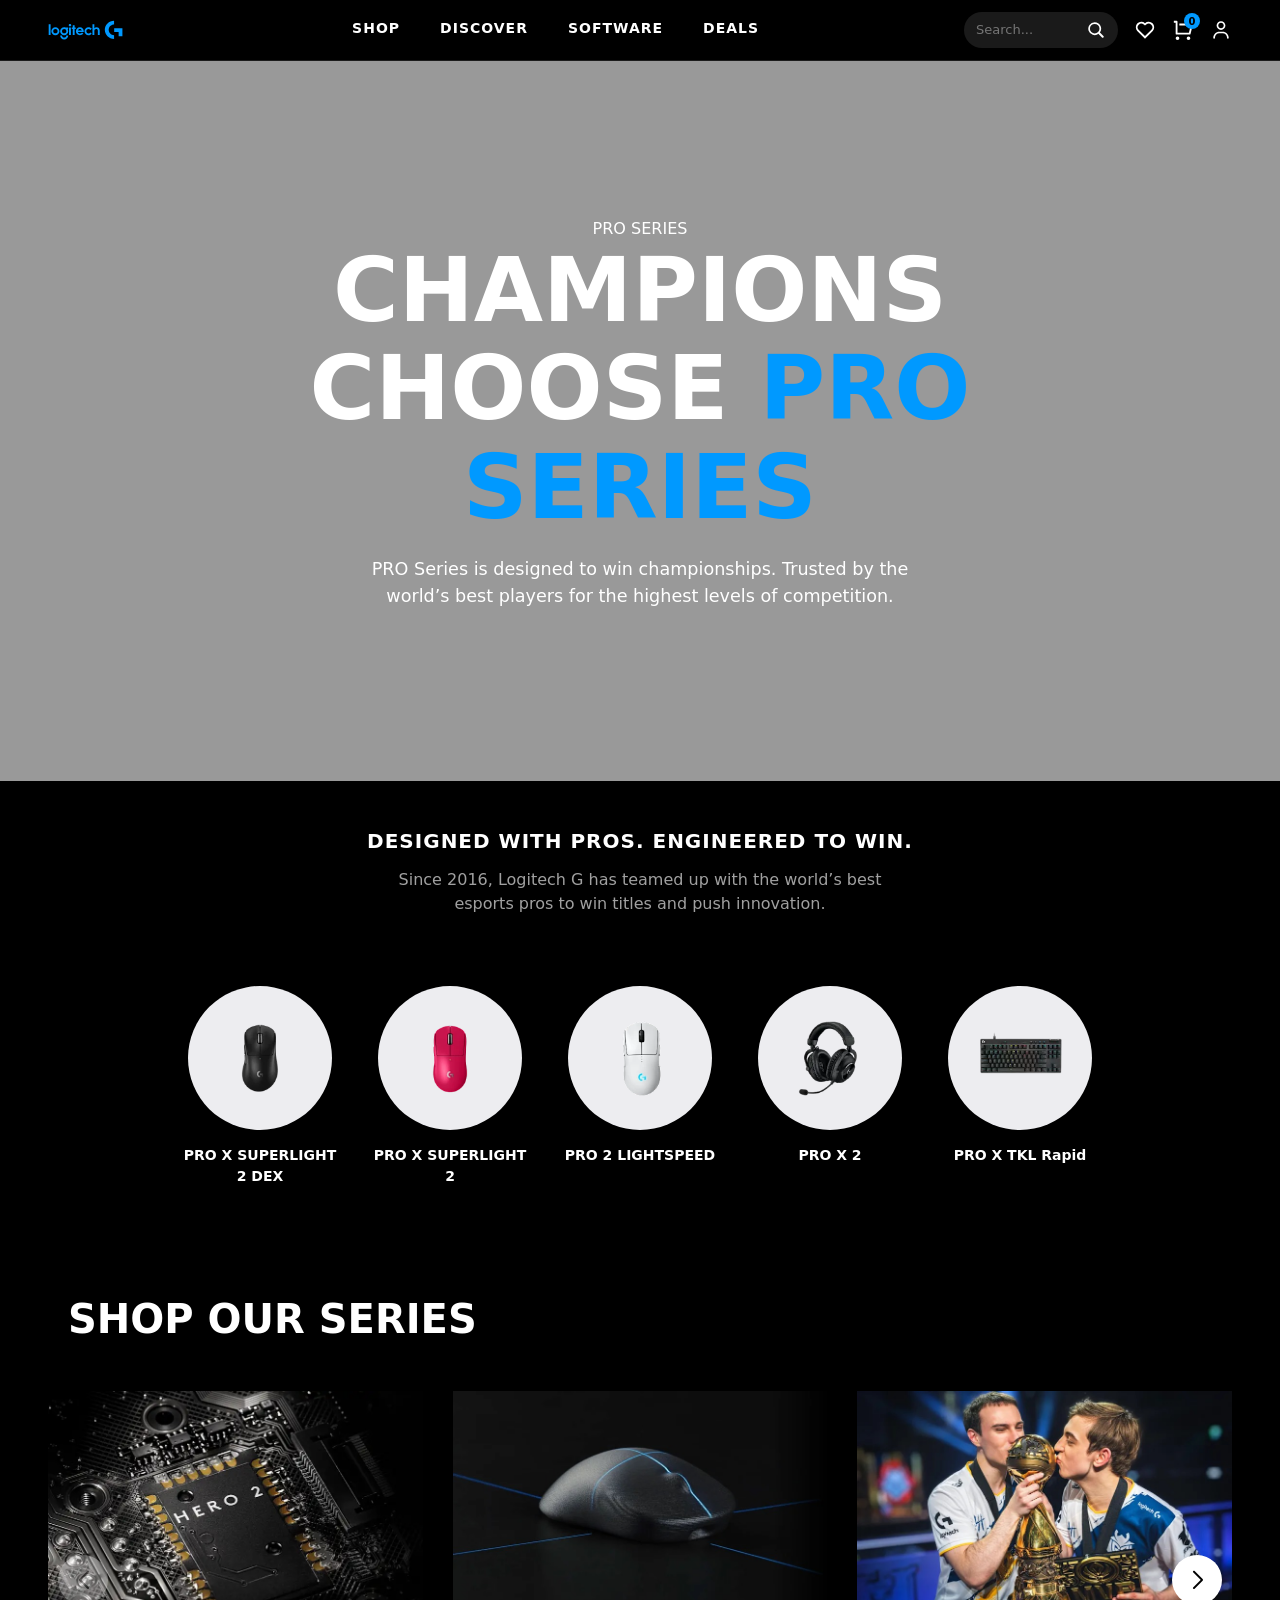
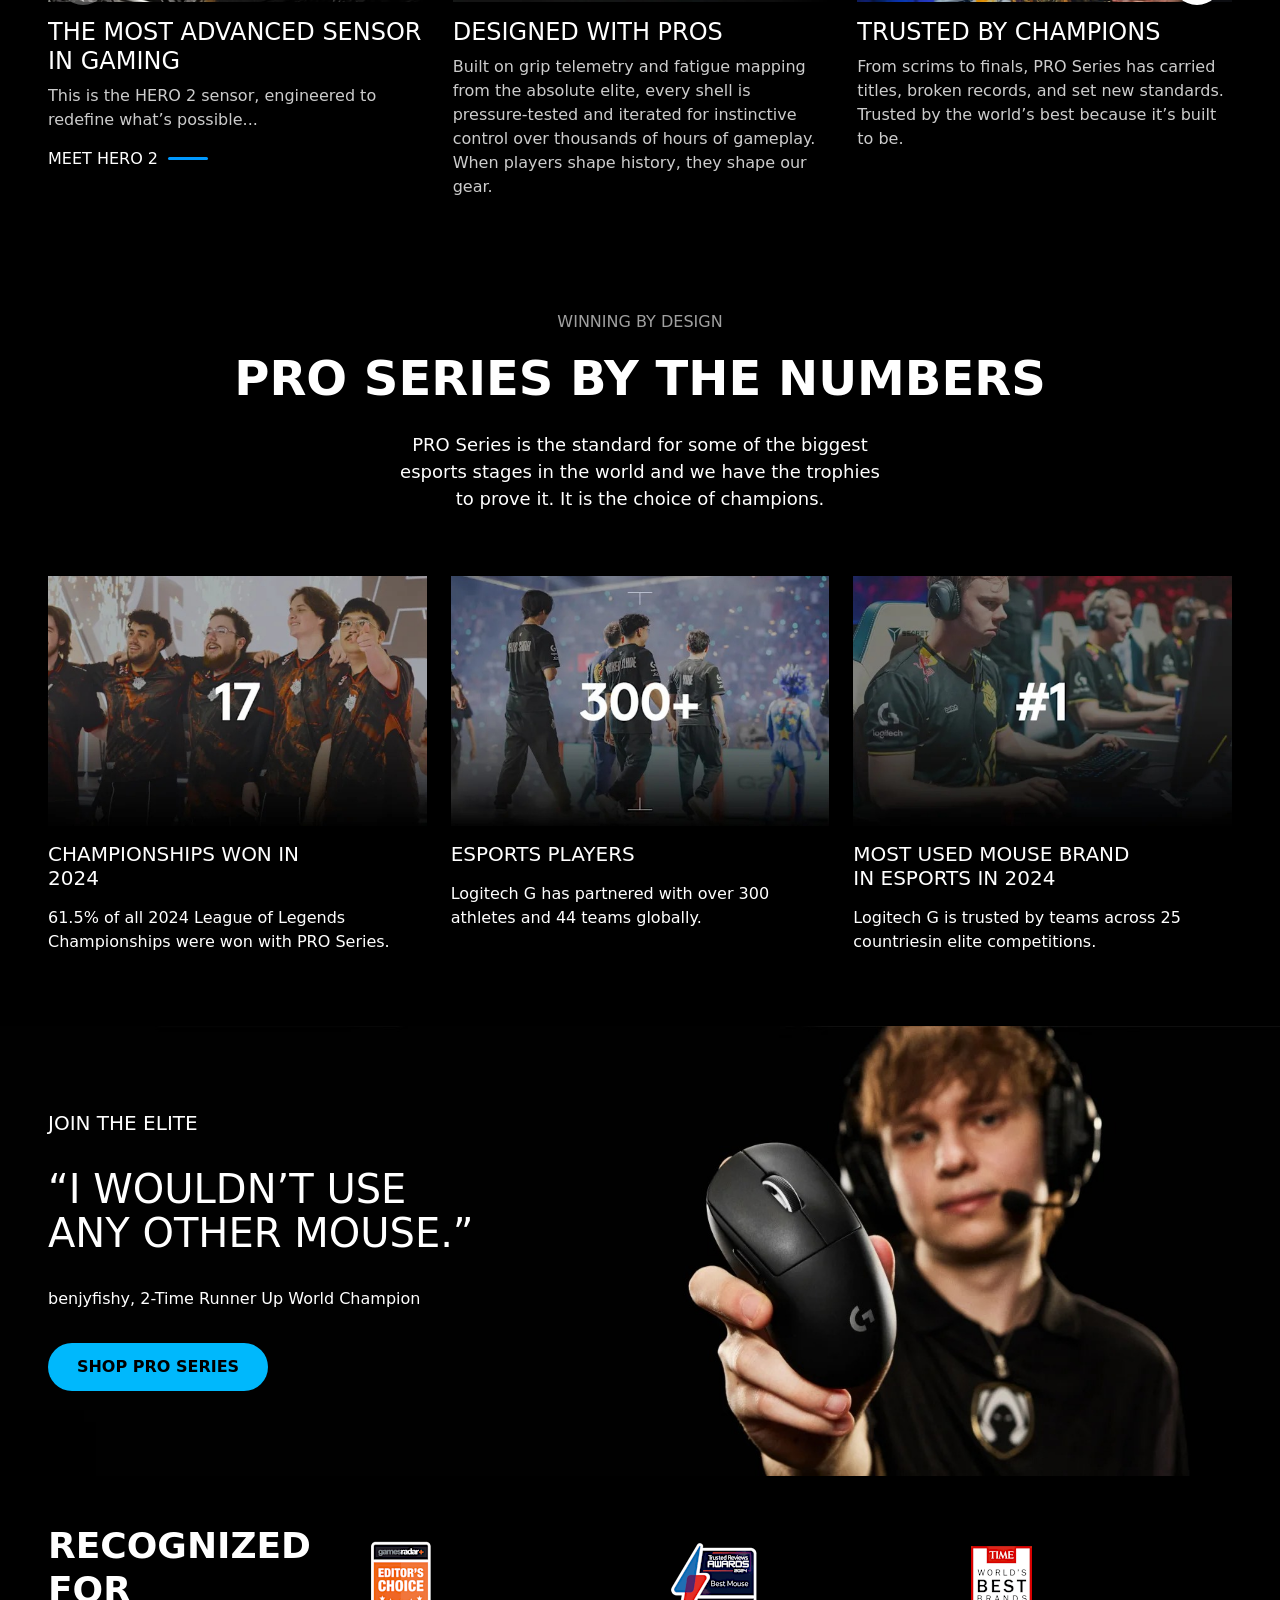
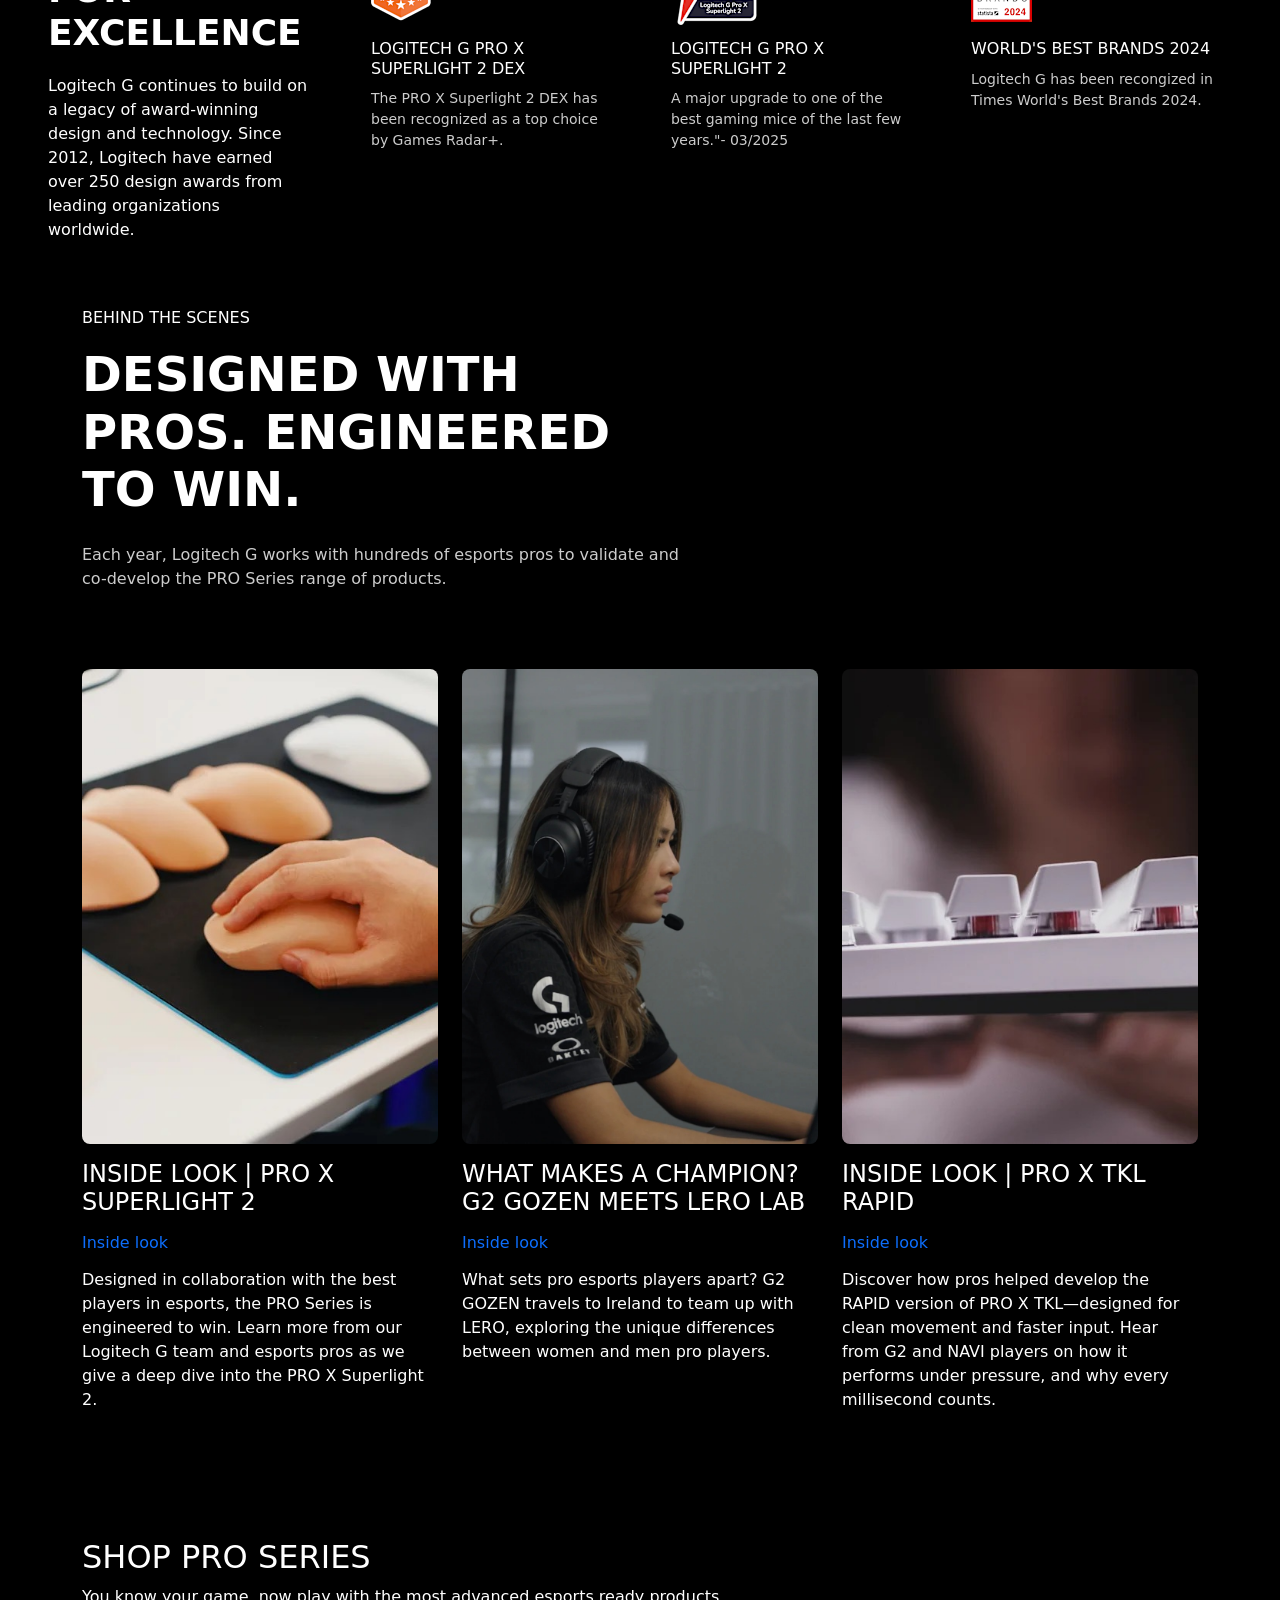
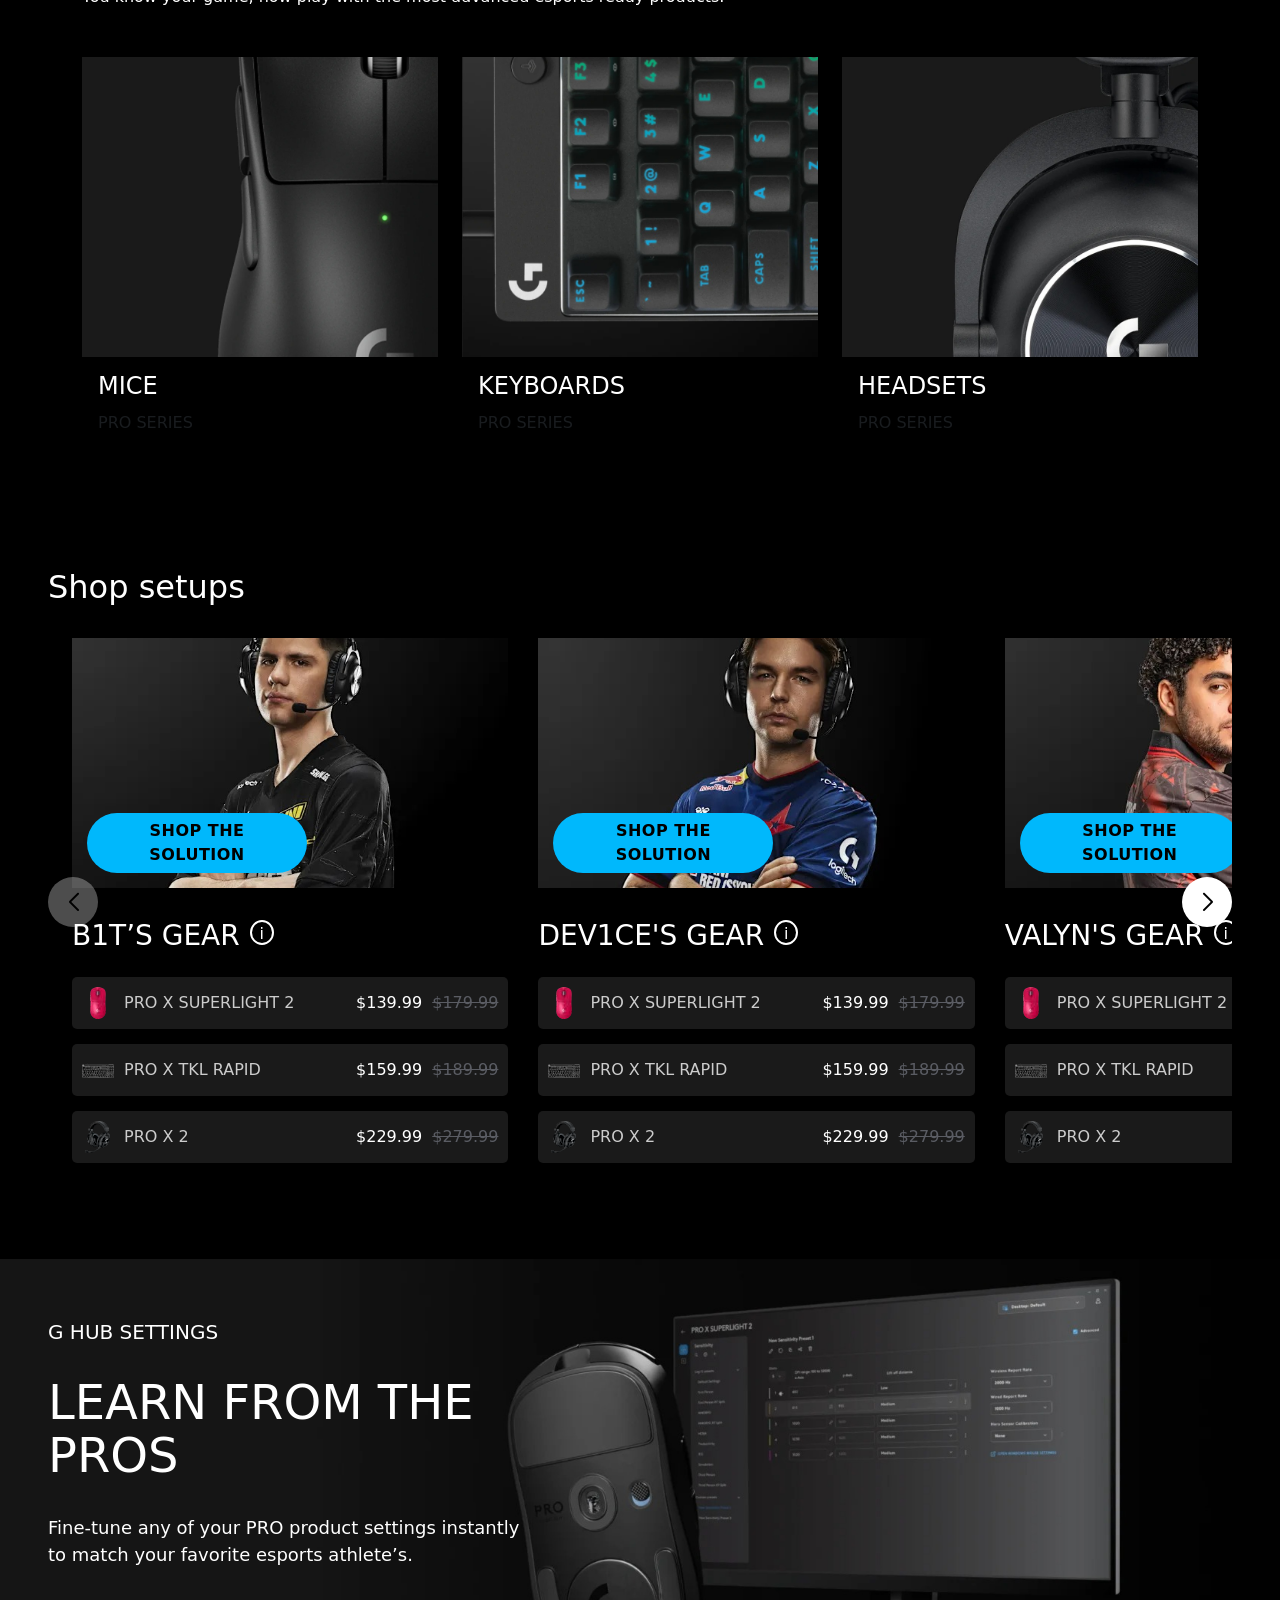
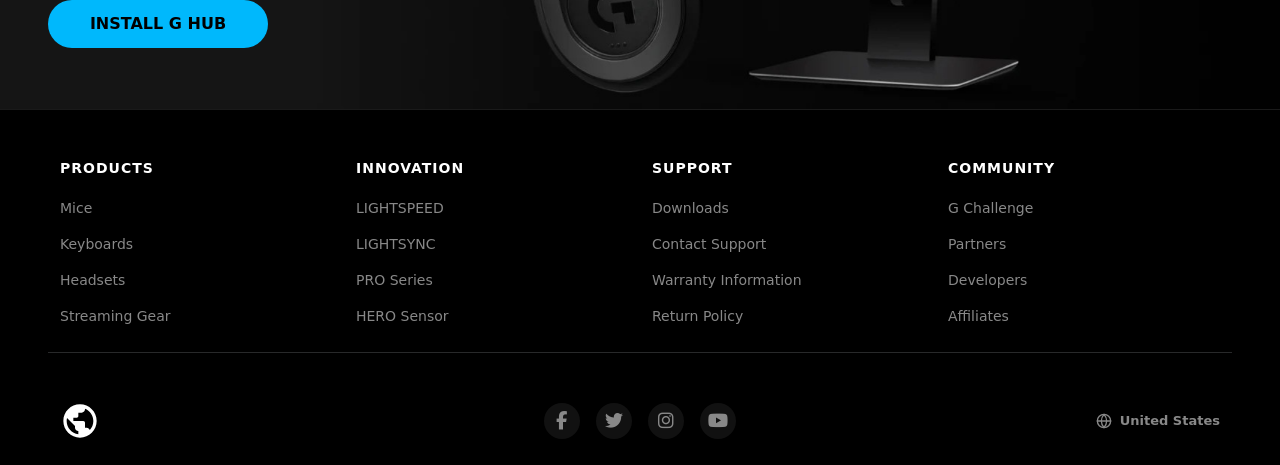
==== CHAMPIONS.html @ 3758540e "First commit: Initial project upload" ====
<!DOCTYPE html>
<html lang="en">
  <head>
    <meta charset="UTF-8" />
    <link rel="preconnect" href="https://fonts.googleapis.com" />
    <link rel="preconnect" href="https://fonts.gstatic.com" crossorigin />
    <link
      href="https://fonts.googleapis.com/css2?family=Cairo:wght@200..1000&family=Glory:ital,wght@0,100..800;1,100..800&family=Inter:ital,opsz,wght@0,14..32,100..900;1,14..32,100..900&display=swap"
      rel="stylesheet"
    />

    <link
      rel="stylesheet"
      href="https://cdn.jsdelivr.net/npm/swiper@11/swiper-bundle.min.css"
    />

    <link
      rel="stylesheet"
      href="./library/bootstrap-5.0.2-dist/css/bootstrap.min.css"
    />

    <link
      href="https://cdn.jsdelivr.net/npm/bootstrap@5.0.2/dist/css/bootstrap.min.css"
      rel="stylesheet"
      integrity="sha384-EVSTQN3/azprG1Anm3QDgpJLIm9Nao0Yz1ztcQTwFspd3yD65VohhpuuCOmLASjC"
      crossorigin="anonymous"
    />

    <link
      rel="stylesheet"
      href="https://cdnjs.cloudflare.com/ajax/libs/font-awesome/6.7.2/css/all.min.css"
      integrity="sha512-Evv84Mr4kqVGRNSgIGL/F/aIDqQb7xQ2vcrdIwxfjThSH8CSR7PBEakCr51Ck+w+/U6swU2Im1vVX0SVk9ABhg=="
      crossorigin="anonymous"
      referrerpolicy="no-referrer"
    />

    <meta name="viewport" content="width=device-width, initial-scale=1.0" />
    <link
      rel="stylesheet"
      href="https://cdnjs.cloudflare.com/ajax/libs/font-awesome/6.7.2/css/all.min.css"
      integrity="sha512-Evv84Mr4kqVGRNSgIGL/F/aIDqQb7xQ2vcrdIwxfjThSH8CSR7PBEakCr51Ck+w+/U6swU2Im1vVX0SVk9ABhg=="
      crossorigin="anonymous"
      referrerpolicy="no-referrer"
    />
    <link rel="stylesheet" href="https://unpkg.com/aos@next/dist/aos.css" />
    <link rel="stylesheet" href="./css/CHAMPIONS.css" />

    <title>test</title>
  </head>
  <body>
<nav class="navbar navbar-expand-lg navbar-dark bg-black px-3 px-md-5 sticky-top">
  <div class="container-fluid p-0 d-flex align-items-center justify-content-between">
    
    <a class="navbar-brand me-2 me-lg-4 d-flex align-items-center" href="indx.html">
      <svg width="3.76em" height="1.2em" viewBox="0 0 109 29" class="text-[31px] text-blue" style="color: rgb(0, 153, 255) !important;">
        <defs>
          <path id="logi-unique-id" fill="#fff" d="M1 1h112v28H1z"></path>
        </defs>
        <g fill="none">
          <g clip-path="url(#logi-unique-id)">
            <path fill="currentColor" d="M23.47 19.367c-1.772 0-3.142-1.357-3.142-3.194 0-1.757 1.37-3.114 3.141-3.114 1.772 0 3.141 1.357 3.141 3.114.08 1.837-1.369 3.194-3.14 3.194Zm5.798-6.388v-2.156h-3.866c-.644-.24-1.288-.32-1.933-.32-3.302 0-5.879 2.476-5.879 5.75s2.577 5.75 5.88 5.75c3.301 0 5.878-2.476 5.878-5.75 0-1.118-.322-2.156-.886-2.955l.806-.32Zm-18.523 6.388c-1.772 0-3.141-1.357-3.141-3.194 0-1.757 1.369-3.114 3.14-3.114 1.773 0 3.142 1.357 3.142 3.114 0 1.837-1.37 3.194-3.141 3.194Zm0-8.864c-3.302 0-5.88 2.476-5.88 5.75s2.578 5.75 5.88 5.75 5.879-2.476 5.879-5.75-2.577-5.75-5.88-5.75ZM1 21.683h2.738V6.271H1v15.412Zm29.476 0h2.738v-10.86h-2.738v10.86Zm-7.007 3.833c-1.771 0-3.14-1.357-3.14-3.114H17.59c0 3.274 2.577 5.75 5.88 5.75 3.301 0 5.878-2.476 5.878-5.75H26.61c0 1.836-1.369 3.114-3.14 3.114Zm19.812-10.381c.403-1.438 1.45-2.236 2.9-2.236 1.449 0 2.496.798 2.818 2.236h-5.718Zm2.98-4.632c-3.302 0-5.799 2.476-5.799 5.83 0 3.274 2.255 5.67 5.799 5.67 1.933 0 3.704-.72 4.993-2.077l-1.852-1.836c-.886.878-1.853 1.437-3.06 1.437-1.53 0-2.658-.879-2.98-2.236h8.536v-.639c0-3.673-2.335-6.149-5.637-6.149Zm24.24 0c-1.368 0-2.496.48-3.301 1.358V6.19h-2.738v15.492H67.2v-5.91c0-1.596.966-2.635 2.658-2.635 1.53 0 2.416.959 2.416 2.636v5.91h2.738v-6.39c0-3.034-1.933-4.791-4.51-4.791Zm-11.838 2.635c1.128 0 2.094.56 2.819 1.438l1.933-1.837c-1.047-1.357-2.738-2.156-4.671-2.156-3.302 0-5.88 2.476-5.88 5.75s2.578 5.75 5.88 5.75c1.933 0 3.624-.88 4.67-2.157l-1.932-1.916c-.725.798-1.691 1.437-2.819 1.437-1.772 0-3.06-1.357-3.06-3.114-.08-1.837 1.288-3.195 3.06-3.195ZM38.61 7.468h-2.738v3.355h-1.45v2.395h1.45v8.465h2.738v-8.465h1.53v-2.395h-1.53V7.467Zm-6.765-1.517c-.966 0-1.772.799-1.772 1.837 0 .958.806 1.757 1.772 1.757 1.047 0 1.852-.799 1.852-1.757 0-1.038-.805-1.837-1.852-1.837ZM95.79 1v5.51c-4.349 0-7.812 3.434-7.812 7.746 0 4.233 3.463 7.747 7.812 7.747v5.51c-7.41 0-13.45-5.91-13.45-13.257C82.34 6.91 88.38 1 95.79 1Zm.161 10.86v5.43h6.443v6.39h5.476V11.86H95.951Z" />
          </g>
        </g>
      </svg>
    </a>

    <button class="navbar-toggler border-0 order-lg-2" type="button" data-bs-toggle="collapse" data-bs-target="#logitechNavbar" aria-controls="logitechNavbar" aria-expanded="false" aria-label="Toggle navigation">
      <span class="navbar-toggler-icon"></span>
    </button>

    <div class="collapse navbar-collapse justify-content-between order-lg-1" id="logitechNavbar">
      
      <ul class="navbar-nav mb-2 mb-lg-0 gap-lg-4 mx-auto ps-2 ps-lg-0">
        <li class="nav-item"><a class="nav-link text-white fw-bold" href="shop.html">SHOP</a></li>
        <li class="nav-item"><a class="nav-link text-white fw-bold" href="">DISCOVER</a></li>
        <li class="nav-item"><a class="nav-link text-white fw-bold" href="">SOFTWARE</a></li>
        <li class="nav-item"><a class="nav-link text-white fw-bold" href="">DEALS</a></li>
      </ul>

      <div class="myimg d-flex align-items-center gap-3 mt-3 mt-lg-0 ps-2 ps-lg-0">
        
        <div class="serch d-flex align-items-center">
          <input type="search" placeholder="Search..." />
          <svg xmlns="http://www.w3.org/2000/svg" width="20" height="20" viewBox="0 0 24 24" class="text-white">
            <path fill="currentColor" fill-rule="evenodd" d="M10.44 2.75a7.69 7.69 0 1 0 4.615 13.842c.058.17.154.329.29.464l3.84 3.84a1.21 1.21 0 0 0 1.71-1.712l-3.84-3.84a1.2 1.2 0 0 0-.463-.289A7.69 7.69 0 0 0 10.44 2.75m-5.75 7.69a5.75 5.75 0 1 1 11.5 0a5.75 5.75 0 0 1-11.5 0" clip-rule="evenodd"/>
          </svg>
        </div>

        <svg xmlns="http://www.w3.org/2000/svg" width="22" height="22" viewBox="0 0 24 24" class="text-white">
          <path fill="currentColor" d="M12.001 4.529a6 6 0 0 1 8.242.228a6 6 0 0 1 .236 8.236l-8.48 8.492l-8.478-8.492a6 6 0 0 1 8.48-8.464m6.826 1.641a4 4 0 0 0-5.49-.153l-1.335 1.198l-1.336-1.197a4 4 0 0 0-5.686 5.605L12 18.654l7.02-7.03a4 4 0 0 0-.193-5.454"/>
        </svg>

        <div class="position-relative d-inline-block">
          <a href="mycart.html" class="d-flex align-items-center">
            <svg xmlns="http://www.w3.org/2000/svg" width="22" height="22" viewBox="0 0 24 24" class="text-white">
              <path fill="currentColor" d="M4.005 16V4h-2V2h3a1 1 0 0 1 1 1v12h12.438l2-8H8.005V5h13.72a1 1 0 0 1 .97 1.243l-2.5 10a1 1 0 0 1-.97.757H5.004a1 1 0 0 1-1-1m2 7a2 2 0 1 1 0-4a2 2 0 0 1 0 4m12 0a2 2 0 1 1 0-4a2 2 0 0 1 0 4"/>
            </svg>
          </a>
          <div class="num"></div>
        </div>

        <svg xmlns="http://www.w3.org/2000/svg" width="22" height="22" viewBox="0 0 640 640" class="text-white">
          <path fill="currentColor" d="M240 192C240 147.8 275.8 112 320 112C364.2 112 400 147.8 400 192C400 236.2 364.2 272 320 272C275.8 272 240 236.2 240 192zM448 192C448 121.3 390.7 64 320 64C249.3 64 192 121.3 192 192C192 262.7 249.3 320 320 320C390.7 320 448 262.7 448 192zM144 544C144 473.3 201.3 416 272 416L368 416C438.7 416 496 473.3 496 544L496 552C496 565.3 506.7 576 520 576C533.3 576 544 565.3 544 552L544 544C544 446.8 465.2 368 368 368L272 368C174.8 368 96 446.8 96 544L96 552C96 565.3 106.7 576 120 576C133.3 576 144 565.3 144 552L144 544z"/>
        </svg>
      </div>

    </div>
  </div>
</nav>

<!-- ------------------------------------ -->
<section class="herosec">
  <div class="content-wrapper">
    <div class="G5">
      <span>PRO SERIES</span>
      <h1>CHAMPIONS CHOOSE <span>PRO SERIES</span></h1>
      <p>PRO Series is designed to win championships. Trusted by the world’s best players for the highest levels of competition.</p>
    </div>
  </div>

  <div class="myvideo">
    <video playsinline autoplay muted loop poster="">
      <source type="video/mp4" src="img2/test.mp4">
    </video>
  </div>
</section>


    <!-- ----------------------------- -->
        <section class="sec-2 pt-5">
            <div class="container ">
                <div class="px-5 DESIGNED pb-4">
                    <h5>DESIGNED WITH PROS. ENGINEERED TO WIN.</h5>
                    <p>Since 2016, Logitech G has teamed up with the world’s best esports pros to win titles and push innovation.</p>
                </div>
                <div class=" myrow-2">


                </div>

            </div>
        </section>


    <!-- ----------------------------- -->


    <section class="pt-5 px-5 sec-3 pb-5">
      <h2>SHOP OUR SERIES</h2>
<div class="swiper mySwipers">
    <div class="swiper-wrapper slids"></div>
    
    <div class="swiper-button-next clr1"></div>
    <div class="swiper-button-prev clr"></div>
  </div>
    </section>
    <!-- ----------------------------- -->


<section class="sec-4 py-5">
  <div class="">
<div class="DESIGNED px-3 px-md-5 pb-3 pb-md-5">
    <p>WINNING BY DESIGN </p>
    <h2>PRO SERIES BY THE NUMBERS</h2>
    <p class="pt-3 PRO">PRO Series is the standard for some of the biggest esports stages in the world and we have the trophies to prove it. It is the choice of champions.</p>
</div>
<div class="row mycards px-5">
  </div>
</div>

</section>

    <!-- ----------------------------- -->
<section class="sec-5">
  <div class="bac-img ps-5">
    <h5 class="pb-4">JOIN THE ELITE</h5>
    <h1 class="pb-4 ">“I WOULDN’T USE ANY OTHER MOUSE.”</h1>
    <p>benjyfishy, 2-Time Runner Up World Champion</p>
    <button class="btn btn-primary mt-3">SHOP PRO SERIES</button>

  </div>
</section>
    <!-- ----------------------------- -->
<section class="sec-6 py-5">
  <div class=" px-5">
    <div class="row gx-5">
      <div class="col-lg-3">
        <div class="RECOGNIZED">
          <h2>RECOGNIZED FOR EXCELLENCE</h2>
          <p>Logitech G continues to build on a legacy of award-winning design and technology. Since 2012, Logitech have earned over 250 design awards from leading organizations worldwide.</p>
        </div>
      </div>
      <div class="col-lg-9">
        <div class="row ">
                  <div class="col-12 col-md-6 col-lg-4">
          <div class="compane">
            <img src="img2/test/imgi_13_editors-choice-logo.png" alt="">
            <h5>LOGITECH G PRO X SUPERLIGHT 2 DEX</h5>
            <p>The PRO X Superlight 2 DEX has been recognized as a top choice by Games Radar+.</p>
          </div>
        </div>
        <div class="col-12 col-md-6 col-lg-4">
                   <div class="compane">
            <img src="img2/test/imgi_14_trusted-review-logo.png" alt="">
            <h5>LOGITECH G PRO X SUPERLIGHT 2</h5>
            <p>A major upgrade to one of the best gaming mice of the last few years."- 03/2025</p>
          </div>
        </div>
                <div class="col-12 col-md-6 col-lg-4">
                   <div class="compane">
            <img src="img2/test/imgi_15_time-brand-logo.png" alt="">
            <h5>WORLD'S BEST BRANDS 2024</h5>
            <p>Logitech G has been recongized in Times World's Best Brands 2024.</p>
          </div>
        </div>
        </div>

        </div>

        </div>

      </div>
    </div>
  </div>
</section>

<!-- -------------------------------- -->

<section class="sec-7 pb-5">
  <div class="container">
    <div class="DESIGNEDES  pb-5">
    <p>BEHIND THE SCENES</p>
<h2>DESIGNED WITH PROS. ENGINEERED TO WIN.</h2>
<span class="pt-3 PRO">Each year, Logitech G works with hundreds of esports pros to validate and co-develop the PRO Series range of products.</span>
</div>  
<div class="row mycards-2">
  </div>
</div>

</section>
<!-- -------------------------------- -->

<section class="sec-8 pb-5 pt-5">
  <div class="container">
    <div class="DESIGNEDES-2  pb-5">
<h2>SHOP PRO SERIES</h2>
<span class="pt-3 PRO">You know your game, now play with the most advanced esports ready products.</span>
</div>  
<div class="row mycards-3">
  </div>
</div>

</section>
<!-- -------------------------------- -->



    <section class="pt-5 px-5 sec-9 pb-5">
      <h2 class="pb-4">Shop setups</h2>
      <div class="swiper my-Swipers pb-5 px-4 swiperBtn">
        <div class="swiper-wrapper slids-1">


        </div>
        <div class="swiper-button-next clr1"></div>
         <div class="swiper-button-prev clr"></div>
      </div>
    </section>


        <!-- ----------------------------- -->
<section class="sec-10">
  <div class="bac-img ps-5">
    <h5 class="pb-4">G HUB SETTINGS</h5>
    <h1 class="pb-4 ">LEARN FROM THE PROS</h1>
    <p>Fine-tune any of your PRO product settings instantly to match your favorite esports athlete’s.</p>
    <button class="btn btn-primary mt-3">INSTALL G HUB</button>

  </div>
</section>


<!-- ----------------------- -->


    <footer class="pt-5 pb-4 px-3 px-md-5">
  <div class="container-fluid">
    
    <div class="row g-4 pb-5">
      
      <div class="col-6 col-md-3">
        <ul>
          <li><p>PRODUCTS</p></li>
          <li><a href="">Mice</a></li>
          <li><a href="">Keyboards</a></li>
          <li><a href="">Headsets</a></li>
          <li><a href="">Streaming Gear</a></li>
        </ul>
      </div>
      
      <div class="col-6 col-md-3">
        <ul>
          <li><p>INNOVATION</p></li>
          <li><a href="">LIGHTSPEED</a></li>
          <li><a href="">LIGHTSYNC</a></li>
          <li><a href="">PRO Series</a></li>
          <li><a href="">HERO Sensor</a></li>
        </ul>
      </div>
      
      <div class="col-6 col-md-3">
        <ul>
          <li><p>SUPPORT</p></li>
          <li><a href="">Downloads</a></li>
          <li><a href="">Contact Support</a></li>
          <li><a href="">Warranty Information</a></li>
          <li><a href="">Return Policy</a></li>
        </ul>
      </div>
      
      <div class="col-6 col-md-3">
        <ul>
          <li><p>COMMUNITY</p></li>
          <li><a href="">G Challenge</a></li>
          <li><a href="">Partners</a></li>
          <li><a href="">Developers</a></li>
          <li><a href="">Affiliates</a></li>
        </ul>
      </div>

    </div>

    <div class="row pt-4 myrow-1 align-items-center g-4">
      
      <div class="col-12 col-md-4 text-center text-md-start">
        <svg class="logo-2" viewBox="0 0 24 24" fill="currentColor" xmlns="http://www.w3.org/2000/svg">
          <path d="M12 2C6.48 2 2 6.48 2 12s4.48 10 10 10 10-4.48 10-10S17.52 2 12 2zm-1 17.93c-3.95-.49-7-3.85-7-7.93 0-.62.08-1.21.21-1.79L9 15v1c0 1.1.9 2 2 2v1.93zm6.9-2.53c-.26-.81-1-1.4-1.9-1.4h-1v-3c0-.55-.45-1-1-1h-6v-2h2c.55 0 1-.45 1-1V7h2c1.1 0 2-.9 2-2v-.41c2.93 1.19 5 4.06 5 7.41 0 2.08-.8 3.97-2.1 5.4z"/>
        </svg>
      </div>

      <div class="col-12 col-md-4 d-flex justify-content-center gap-3 icons">
        <a href="" class="social-icon"><i class="fab fa-facebook-f"></i></a>
        <a href="" class="social-icon"><i class="fab fa-twitter"></i></a>
        <a href="" class="social-icon"><i class="fab fa-instagram"></i></a>
        <a href="" class="social-icon"><i class="fab fa-youtube"></i></a>
      </div>

      <div class="col-12 col-md-4 text-center text-md-end icon">
        <p class="US justify-content-center justify-content-md-end m-0">
          <svg width="16" height="16" viewBox="0 0 24 24" fill="none" stroke="currentColor" stroke-width="2" stroke-linecap="round" stroke-linejoin="round">
            <circle cx="12" cy="12" r="10"></circle>
            <line x1="2" y1="12" x2="22" y2="12"></line>
            <path d="M12 2a15.3 15.3 0 0 1 4 10 15.3 15.3 0 0 1-4 10 15.3 15.3 0 0 1-4-10 15.3 15.3 0 0 1 4-10z"></path>
          </svg>
          <a href="" class="text-white text-decoration-none">United States</a>
        </p>
      </div>

    </div>

  </div>
</footer>
    <script src="https://cdn.jsdelivr.net/npm/swiper@11/swiper-bundle.min.js"></script>
       
    <script src="https://cdn.jsdelivr.net/npm/swiper@11/swiper-bundle.min.js"></script>
<!-- 
        <script>
var swiper1 = new Swiper(".mySwipers", {
    slidesPerView: 3,
    spaceBetween: 30,
    slidesPerGroup: 2,
    navigation: {
        nextEl: ".clr1", // الكلاس الخاص بزر التالي
        prevEl: ".clr",  // الكلاس الخاص بزر السابق
    },
        on: {
          resize: function () {
            swiper.changeDirection(getDirection());
          },
        },
      });

      function getDirection() {
        var windowWidth = window.innerWidth;
        var direction = window.innerWidth <= 760 ? "vertical" : "horizontal";

        return direction;
      }
    </script>
        <script>
      var swiper = new Swiper(".my-Swipers", {
        slidesPerView: 2.5,
        spaceBetween: 30,
        slidesPerGroup: 2,

        direction: getDirection(),
        navigation: {
          nextEl: ".swiper-button-next",
          prevEl: ".swiper-button-prev",
        },
        on: {
          resize: function () {
            swiper.changeDirection(getDirection());
          },
        },
      });

      function getDirection() {
        var windowWidth = window.innerWidth;
        var direction = window.innerWidth <= 760 ? "vertical" : "horizontal";

        return direction;
      }
    </script> -->

        <script
      src="https://cdn.jsdelivr.net/npm/bootstrap@5.0.2/dist/js/bootstrap.bundle.min.js"
      integrity="sha384-MrcW6ZMFYlzcLA8Nl+NtUVF0sA7MsXsP1UyJoMp4YLEuNSfAP+JcXn/tWtIaxVXM"
      crossorigin="anonymous"
    ></script>
    <script src="./js/CHAMPIONS.js"></script>
  </body>
---- css/CHAMPIONS.css ----
* {
    padding: 0;
    margin: 0;
    box-sizing: border-box;

}

html{
  overflow-x: hidden;
}
/* تنسيقات الـ Navbar العامة والمتجاوبة */
.navbar {
  border-bottom: 1px solid #1c1c1c;
  background-color: #000000 !important;
}

.navbar-nav .nav-link {
  font-size: 14px;
  letter-spacing: 1px;
  padding: 10px 15px;
  transition: color 0.2s ease;
}

.navbar-nav .nav-item {
  border-bottom: solid 3px transparent;
}

.navbar-nav .nav-item:hover {
  border-bottom: solid 3px rgb(0, 153, 255);
}

.myimg svg {
  color: white !important;
  fill: white !important;
  cursor: pointer;
}

/* تنسيق البحث المرن */
.serch {
  border-radius: 20px;
  padding: 0 12px;
  background-color: rgba(255, 255, 255, 0.1);
  height: 36px;
}

.serch input {
  border: none;
  background-color: transparent;
  outline: none;
  color: white;
  width: 110px;
  font-size: 13px;
}

/* تثبيت دائرة إشعار السلة بشكل صحيح تماماً فوق الأيقونة */
nav .num {
  background-color: #0099ff;
  border-radius: 50%;
  height: 16px;
  width: 16px;
  display: flex;
  align-items: center;
  justify-content: center;
  position: absolute;
  right: -6px;
  top: -6px;
  color: black;
  pointer-events: none;
}

nav .num p {
  font-size: 10px;
  font-weight: bold;
  margin: 0;
}

/* تعديلات الميديا كويري لتصحيح وضع الموبايل والتابلت */
@media (max-width: 991.98px) {
  .navbar-collapse {
    background-color: #080808;
    padding: 20px;
    border-radius: 12px;
    margin-top: 15px;
    border: 1px solid #1f1f1f;
  }
  .navbar-nav {
    align-items: flex-start !important;
    gap: 10px;
  }
  .myimg {
    width: 100%;
    justify-content: space-between;
    border-top: 1px solid #222;
    padding-top: 15px;
    margin-top: 15px;
  }
  .serch {
    width: 45%;
  }
  .serch input {
    width: 100%;
  }
}

/* -------------------------- */
.herosec {
    position: relative;
    width: 100%;
    height: 80vh; /* تحديد ارتفاع مناسب للسيكشن */
    display: flex;
    align-items: center;
    justify-content: center;
    overflow: hidden;
}

.content-wrapper {
    position: relative;
    z-index: 1;
    width: 100%;
}

.G5 {
    color: white;
    display: flex;
    flex-direction: column;
    align-items: center;
    text-align: center;
    padding: 0 20px;
}

.G5 h1 {
    font-size: clamp(3rem, 7vw, 6rem); /* خط متجاوب يقل ويصغر حسب الشاشة */
    width: 90%;
    max-width: 800px;
    font-weight: 700;
    line-height: 1.1;
    margin-bottom: 20px;
}

.G5 h1 span {
    color: #0099ff;
}

.G5 p {
    font-size: 1.1rem;
    width: 90%;
    max-width: 600px;
}

/* تنسيق الفيديو ليصبح خلفية ثابتة */
.myvideo {
    position: absolute;
    top: 0;
    left: 0;
    width: 100%;
    height: 100%;
    z-index: 0;
}

.myvideo video {
    width: 100%;
    height: 100%;
    object-fit: cover; /* الأهم لملء المساحة */
    object-position: center;
}

/* إضافة طبقة تعتيم خفيفة فوق الفيديو ليظهر النص بوضوح */
.myvideo::after {
    content: "";
    position: absolute;
    top: 0;
    left: 0;
    width: 100%;
    height: 100%;
    background: rgba(0, 0, 0, 0.4); /* تعتيم 40% */
}

/* ------------------------------ */
.sec-2 {
    background-color: #000;
    color: white;
    padding-bottom: 60px;
}

.DESIGNED {
    display: flex;
    flex-direction: column;
    align-items: center;
    text-align: center;
}

.DESIGNED h5 {
    font-weight: 700;
    letter-spacing: 1px;
    margin-bottom: 15px;
}

.DESIGNED p {
    font-size: 16px;
    color: #a0a0a0; /* لون رمادي ليكون النص أقل حدة من العنوان */
    max-width: 500px;
}

.myrow-2 {
    display: flex;
    align-items: flex-start; /* لضمان محاذاة الكروت من الأعلى */
    justify-content: center;
    flex-wrap: wrap; /* للسماح للكروت بالنزول للسطر التالي في الموبايل */
    gap: 30px;
    margin-top: 30px;
}
.myrow-2 a{
    text-decoration:none;
        color: #ffffff;
}

/* الكارد الأساسي */
.card2 {
    display: flex;
    flex-direction: column;
    align-items: center;
    width: 160px; /* زيادة العرض قليلاً لراحة العين */
    text-align: center;
    gap: 15px;
    transition: all 0.3s ease;
}

/* حاوية الصورة الدائرية */
.mycardimg {
    width: 144px;
    height: 144px;
    background-color: #ededf0;
    border-radius: 50%;
    display: flex;
    align-items: center;
    justify-content: center;
    overflow: hidden; /* ضروري جداً لكي لا يخرج تأثير التكبير خارج الدائرة */
}

.card2 img {
    width: 80%; /* تصغير الصورة قليلاً داخل الدائرة لتبدو مرتبة */
    height: auto;
    transition: transform 0.4s ease;
}

.card2 p {
    font-size: 14px;
    font-weight: 600;
    margin: 0;
    transition: color 0.3s ease;
}

/* التأثيرات عند الـ Hover */
.card2:hover img {
    transform: scale(1.2);
}

.card2:hover p {
    color: #0099ff; /* تغيير لون النص عند التكبير */
}


/* --------------------------- */

.sec-3 {
    background-color: #000000;
    position: relative;
    padding-bottom: 50px;
}

.sec-3 h2 {
    font-size: 40px;
    font-weight: 700;
    color: white;
    padding: 0 0 40px 20px;
}

.slid .slid2 {
    height: 100%;
    color: #ffffff;
}

.slid img {
    width: 100%;
    height: auto;
    display: block;
}

.slid p {
    width: 100%;
    margin-bottom: 15px;
    color: #cccccc;
}

/* تنسيق الروابط والبوردر */
.slid a {
    display: flex;
    align-items: center;
    text-decoration: none;
    color: white;
    gap: 10px;
    margin-top: 15px;
}

.slid a:hover {
    text-decoration: underline;
}

.slid .bord {
    width: 40px;
    height: 3px;
    background-color: #0099ff;
    border-radius: 3px;
    transition: 0.2s;
}

.slid a:hover .bord {
    width: 20px;
}

/* تحسين الأزرار (أصبحت الآن ثابتة في المنتصف مهما كان حجم الشاشة) */
.clr1, .clr {
    width: 50px;
    height: 50px;
    border-radius: 50%;
    background-color: #ffffff !important;
    display: flex;
    align-items: center;
    justify-content: center;
    position: absolute;
    top: 50%;
    transform: translateY(-50%);
    z-index: 99;
    cursor: pointer;
    transition: 0.3s;
}

.clr { left: 10px; }
.clr1 { right: 10px; }

/* توحيد تنسيق الأيقونات داخل الأزرار */
.clr1::after, .clr::after {
    font-family: swiper-icons;
    font-size: 18px !important;
    font-weight: 700;
    color: #000000;
    line-height: 1;
}

/* إخفاء الأزرار عند التعطيل */
.swiper-button-disabled {
    opacity: 0.3 !important;
    pointer-events: none;
}

/* تنسيقات إضافية للنصوص في قسم التصميم */
.DESIGNED h2 {
    font-size: 48px;
    font-weight: 700;
    color: white;
}

.DESIGNED .PRO {
    font-size: 18px;
    font-weight: 500;
    width: 58%;
    color: white;
}


.swiper {
    width: 100%;
    overflow: hidden; 
}

.swiper-wrapper {
    display: flex !important; 
    height: auto !important;  
}

.swiper-slide {
    flex-shrink: 0;
    height: auto !important;
}


@media (max-width: 768px) {
    .sec-3 {
        padding-top: 20px !important;   
        padding-left: 15px !important;   
        padding-right: 15px !important;  
        padding-bottom: 20px !important;
    }

    .sec-3 h2 {
        padding-left: 0 !important;     
        font-size: 28px !important;      
    }
}
/* ------------------------------------ */

.sec-4 {
    background-color: #000;
    color: white;
}

.myimgs img {
    width: 100%;
    height: 100%;
}


.mycard {
    display: flex;
    flex-direction: column;
    height: 100%; /* لتوحيد ارتفاع الكروت */
}

.myimgs img {
    width: 100%;
    height: 250px; /* أو auto حسب الرغبة */
    object-fit: cover; /* لضمان عدم تشوه الصورة */
}

@media (max-width: 576px) {
    .DESIGNED h2 {
        font-size: 24px !important; /* تصغير العنوان في الموبايل */
    }
    .DESIGNED .PRO {
        width: 100% !important;     /* جعل النص يأخذ عرض الشاشة بالكامل */
        font-size: 14px !important;
    }
}
/* ------------------------------------ */



.sec-5 .bac-img {
    height: 455px;
    display: flex;
    flex-direction: column;
    justify-content: center;
    color: white;
    background-size: cover;
    background-position: center; 
    background-image: url(/img2/test/imgi_42_pro-series-lp-join-elite-banner-desktop.jpg);
    padding-left: 20px; 
}

.sec-5 .bac-img h1 {
    width: 60%; 
    line-height: 1.2;
}

.sec-5 .bac-img {
    height: 450px;
    display: flex;
    flex-direction: column;
    justify-content: center;
    color: white;
    background-size: cover;
    background-position: center; /* مهم جداً لتوسيط الصورة */
    background-repeat: no-repeat;
    padding-left: 5rem; /* ps-5 */
    transition: all 0.3s ease;
}

.sec-5 .bac-img h1 {
    width: 35%; /* نسبة معقولة للديسكتوب */
    font-size: 2.5rem;
    line-height: 1.1;
}

.sec-5 .bac-img button {
    width: 220px;
    border-radius: 50px; /* جعل الحواف دائرية أكثر لتبدو عصرية */
    padding: 12px 25px;
    font-weight: 700;
    transition: transform 0.2s;
}

.sec-5 .bac-img button:hover {
    transform: scale(1.05); /* تأثير بسيط عند المرور بالماوس */
}



@media (max-width: 768px) {
    .sec-5 .bac-img {
        height: 350px; 
        padding-left: 15px;
        padding-right: 15px;
        text-align: center;
        align-items: center; 
    }

    .sec-5 .bac-img h1 {
        width: 90%;
        font-size: 28px;
    }

        .sec-5 .bac-img {
        padding-left: 20px;
        padding-right: 20px;
        align-items: center; /* توسيط المحتوى أفقياً */
        text-align: center;
        background-position: 70% center; /* تحريك تركيز الصورة قليلاً للموبايل */
    }

    .sec-5 .bac-img h1 {
        width: 100%;
        font-size: 1.8rem; /* تصغير الخط للموبايل */
    }

    .sec-5 .bac-img button {
        width: 100%; /* الزر يأخذ عرض الشاشة لسهولة الضغط عليه بالإبهام */
        max-width: 280px;
    }
}



/* ------------------------ */
.sec-6 {
    background-color: #000;
    color: white;
}

.RECOGNIZED h2 {
    font-size: 36px; /* تصغير العنوان قليلاً للموبايل */
    font-weight: 700;
    margin-bottom: 20px;
}

/* إلغاء الـ flex اليدوي الذي كان يسبب المشكلة */
.companes {
    display: flex;
    flex-wrap: wrap; /* للسماح للعناصر بالنزول لسطر جديد على الموبايل */
    gap: 0; 
}

.compane {
    padding: 15px;
}

.compane h5 {
    width: 100%; /* اجعليها 100% بدلاً من 72% لتجنب انحراف النص */
    font-size: 16px;
    margin-bottom: 10px;
}

.compane p {
    width: 100%; /* اجعليها 100% */
    color: #ccc;
    font-size: 14px;
}

/* تنسيق الصور للموبايل */
.compane img {
    max-width: 100px; /* تحديد حجم الصورة */
    height: auto;
    padding-bottom: 10px;
}



/* ------------------------------ */



.sec-7 {
    background-color: #000;
    color: white;
}

.DESIGNEDES {
    display: flex;
    flex-direction: column;
    width: 100%; /* اجعليها 100% افتراضياً */
    max-width: 600px; /* للتحكم في عرض النص في الشاشات الكبيرة */
    margin-bottom: 30px;
}

.DESIGNEDES h2 {
    font-size: clamp(28px, 5vw, 48px); /* استخدام clamp لجعل الخط يتغير تلقائياً */
    font-weight: 600;
    line-height: 1.2;
}

.DESIGNEDES span {
    font-size: 16px;
    font-weight: 400;
    color: #ccc;
}

/* تنسيق الكروت الناتجة عن الـ JS */
.mycards-2 .mycard {
    margin-bottom: 30px;
}

.mycards-2 .myimgs img {
    width: 100%;
    height: auto;
    border-radius: 8px; /* لمسة جمالية للصور */
}


/* ------------------------------ */

.sec-8 {
    background-color: #000;
    color: white;
}

.mycard2 {
    overflow: hidden;
    display: flex;
    flex-direction: column;
}

.mycard2 img {
    width: 100%;
    height: 300px; /* تحديد ارتفاع ثابت للصورة لتوحيد الشكل */
    object-fit: cover;
    transition: transform 0.5s ease;
}

.mycard2:hover img {
    transform: scale(1.05);
}

.mycards-3 .PC {
    position: relative; 
    padding: 15px 0;
    color: white;
    background: transparent;
}


@media (max-width: 768px) {
    .mycard2 .PC {
        position: relative; 
        padding-top: 15px;
    }
    .mycard2 img {
    width: 100%;
    height: 300px; 
    object-fit: contain; 
    background-color: #000; 
}
}

/* ------------------------------ */

.sec-9 {
    background-color: #000;
    color: white;
}




.mycards-9 {
    display: flex;
    flex-direction: column;
    gap: 15px;
}

.mycards-5 {
    /* height: 32px; */
    display: flex;
    flex-wrap: nowrap;
    justify-content: space-between;
    background-color: #ccc;
    align-items: center;
    padding: 10px 10px;
    border-radius: 5px;

}

.myimg-5 {
    position: relative;
}

.myimg-5 button {
    position: absolute;
    bottom: 15px;
    left: 15px;
    color: #000;
    padding: 6px 23px;
    border-radius: 40px;
    letter-spacing: .03em;
        border: none;
    background-color: #00b8fc;
}

.mycards-5 {
    transition: .3s;

    background-color: rgba(255, 255, 255, 10%);
    /* box-shadow: 10px 10px 10px 10px #ccc; */

}

.mycards-5:hover {
    transition: .3s;

    background-color: rgba(255, 255, 255, 10%);
    box-shadow: 0 2px 4px 2px rgba(255, 255, 255, .3);

}

.mycards-5 div {
    /* height: 32px; */
    display: flex;
    flex-wrap: nowrap;
    justify-content: space-between;
    align-items: center;
    gap: 10px;
}

.mycards-5 p {
    margin-top: 0;
    margin-bottom: 0rem;
}

.mycards-5 span del {
    color: rgb(90 92 99);
}

.mycards-5 img {
    width: 32px;
    height: 32px;
}

.svg {
    display: flex;
    flex-wrap: nowrap;
    align-items: center;
    gap: 10px;
}

.bordr-2 {
    border: solid 2px white;
    height: 25px;
    width: 20px;
    border-radius: 50%;
    padding: 0px 10px;

    display: flex;
    text-align: start;
    justify-content: center;
}

.myimg-5:hover img {
    transition: .3s;
    transform: scale(1.1);
}

.myimg-5 img {
    transition: .3s;
}

.myimg-5 {
    overflow: hidden;
}


next.swiper-button-disabled,
.swiper-button-prev.swiper-button-disabled {

    opacity: -1;
    cursor: auto;
    pointer-events: none;
}

next.swiper-button-disabled,
.swiper-button-next.swiper-button-disabled {
    opacity: -1;
    cursor: auto;
    pointer-events: none;

}

.swiperBtn .clr1 {
    transition: .5s;

    width: 50px;
    height: 50px;
    border-radius: 50%;
    display: flex;
    align-items: center;
    background-color: #ffffff;
    display: flex;
    align-items: center;
    justify-content: center;
    position: absolute;
    top: 250px;
    left: 1350px;
    z-index: 99;
}

.swiperBtn .clr {
    transition: .5s;

    width: 50px;
    height: 50px;
    border-radius: 50%;
    background-color: #ffffff;
    display: flex;

    position: absolute;
    top: 250px;
    left: 20px;
    z-index: 99;
}

.clr1.swiper-button-next:after {
    font-family: swiper-icons;
    font-size: 18px !important;
    font-weight: 700;
    text-transform: none !important;
    color: #000000;
    letter-spacing: 0;
    font-variant: initial;
    line-height: 1;

}


.clr.swiper-button-prev:after {
    font-family: swiper-icons;
    font-size: 18px !important;
    font-weight: 700;
    text-transform: none !important;
    color: #000000;
    letter-spacing: 0;
    font-variant: initial;
    line-height: 1;

}



/* احذفي الـ top و left الثابتين وأضيفي هذا: */
.swiperBtn .clr1, .swiperBtn .clr {
    position: absolute;
    top: 50%; /* تجعلها في المنتصف عمودياً */
    transform: translateY(-50%);
    z-index: 99;
}

.swiperBtn .clr { left: 0px !important; }
.swiperBtn .clr1 { right: 0px !important; left: auto !important; }


.myimg-5 img {
    width: 100%;
    height: 250px; /* أو حسب الارتفاع المناسب لتصميمك */
    object-fit: cover; /* لضمان أن الصورة تغطي المساحة دون تشوه */
    object-position: center; /* لتركيز وسط الصورة */
}   

/* هذا الكود يعمل فقط عندما تكون الشاشة أقل من 768 بكسل (الموبايل) */
@media (max-width: 768px) {
    .sec-9 {
        padding-top: 20px !important;    /* تقليل البادينج العلوي */
        padding-bottom: 20px !important; /* تقليل البادينج السفلي */
        padding-left: 10px !important;   /* تقليل البادينج الجانبي */
        padding-right: 10px !important;  /* تقليل البادينج الجانبي */
    }

    /* تقليل البادينج الخاص بالسلايدر نفسه */
    .sec-9 .my-Swipers {
        padding-left: 5px !important;
        padding-right: 5px !important;
    }
}
@media (max-width: 576px) {
    .mycards-5 {
        flex-direction: column; /* جعل العناصر فوق بعضها في الموبايل */
        align-items: flex-start;
        gap: 5px;
    }
    
    .mycards-5 div {
        width: 100%;
        justify-content: space-between;
    }
}

/* ---------------------------------- */



.sec-10 .bac-img {
    height: 450px;
    display: flex;
    flex-direction: column;
    justify-content: center;
    color: white;
    /* نغير التنسيق ليكون متجاوباً */
    background-size: cover; 
    background-position: center center; /* تضمن توسيط الصورة دائماً */
    background-repeat: no-repeat;
    background-image: url(/img2/test/imgi_43_pro-series-lp-hub-settings-banner-desktop.jpg);
}

.sec-10 .bac-img h1 {
    font-size: 48px;
    width: 35%; /* زيادة العرض قليلاً للديسكتوب */
    line-height: 1.1;
}

.sec-10 .bac-img p {
    font-size: 18px;
    width: 40%; /* زيادة العرض قليلاً */
}


.btn-primary {
    background-color: #00b8fc !important;
    color: #000 !important;
    border: none !important;
    transition: 0.3s;
        width: 220px;
    border-radius: 50px; /* جعل الحواف دائرية أكثر لتبدو عصرية */
    padding: 12px 25px;
    font-weight: 700;
    transition: transform 0.2s;
}

.btn-primary:hover {
    background-color: #00b8fc !important;
    box-shadow: 0 2px 4px 2px rgba(255, 255, 255, 0.3);
}


/* التعديلات المتجاوبة للموبايل */
@media (max-width: 768px) {
    .sec-10 .bac-img {
        padding-left: 20px;
        padding-right: 20px;
        align-items: center; /* توسيط المحتوى */
        text-align: center;
        background-position: 70% center; /* تغيير تركيز الصورة */
    }

    .sec-10 .bac-img h1 {
        width: 90%; /* عرض كامل تقريباً */
        font-size: 32px; /* تصغير الخط للموبايل */
    }

    .sec-10 .bac-img p {
        width: 90%;
        font-size: 16px;
    }
}






/* ----------------------------- */


/* التنسيق الأساسي للـ Footer */
footer {
  background-color: #000000;
  border-top: solid 1px #1a1a1a;
}

/* تنسيق قوائم الروابط */
footer ul {
  list-style: none;
  display: flex;
  flex-direction: column;
  gap: 12px;
  padding: 0;
  margin: 0;
}

footer ul p {
  font-size: 14px;
  font-weight: 700;
  color: #ffffff;
  letter-spacing: 1px;
  margin-bottom: 5px;
  text-transform: uppercase;
}

footer ul a {
  color: #888888 !important;
  font-size: 14px;
  text-decoration: none;
  transition: color 0.2s ease;
}

footer ul a:hover {
  color: #ffffff !important;
  text-decoration: underline;
}

/* الصف السفلي الفاصل */
footer .myrow-1 {
  border-top: solid 1px #28292a;
}

/* لوجو السيكشن السفلي */
footer .logo-2 {
  width: 40px;
  height: 40px;
  color: #ffffff;
}

/* أيقونات التواصل الاجتماعي */
.icons .social-icon {
  color: #888888;
  font-size: 18px;
  width: 36px;
  height: 36px;
  display: flex;
  align-items: center;
  justify-content: center;
  border-radius: 50%;
  background-color: #111111;
  text-decoration: none;
  transition: all 0.3s ease;
}

.icons .social-icon:hover {
  color: #ffffff;
  background-color: #007aff;
}

/* جزء اللغة والمنطقة الجغرافية */
footer .icon p {
  display: flex;
  align-items: center;
  gap: 8px;
  color: #888888;
  font-size: 13px;
}

footer .icon p svg {
  color: #888888;
  transition: color 0.2s ease;
}

footer .icon p a {
  color: #888888 !important;
  font-weight: 600;
  transition: color 0.2s ease;
}

/* تأثير الـ Hover على اختيار المنطقة */
footer .icon p:hover a, 
footer .icon p:hover stroke {
  color: #ffffff !important;
  text-decoration: underline;
}

footer .icon p:hover svg {
  color: #ffffff;
}
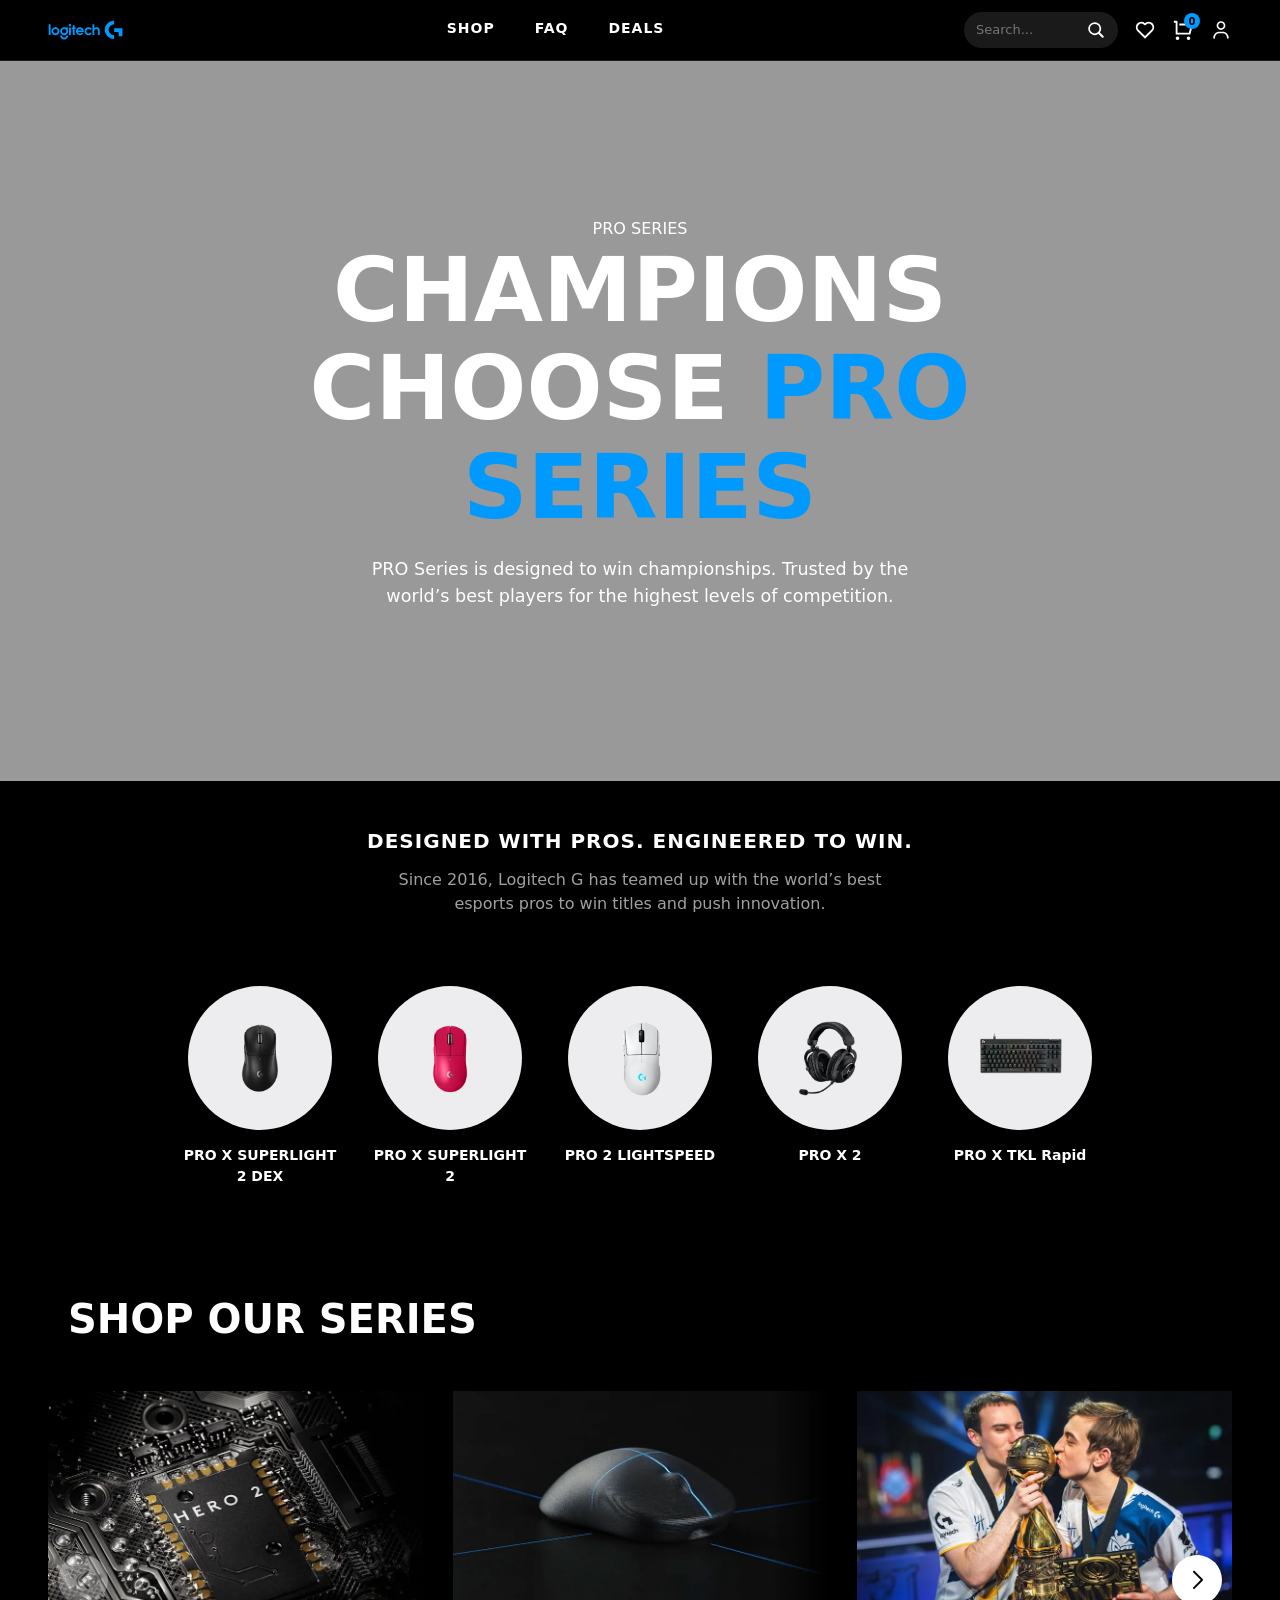
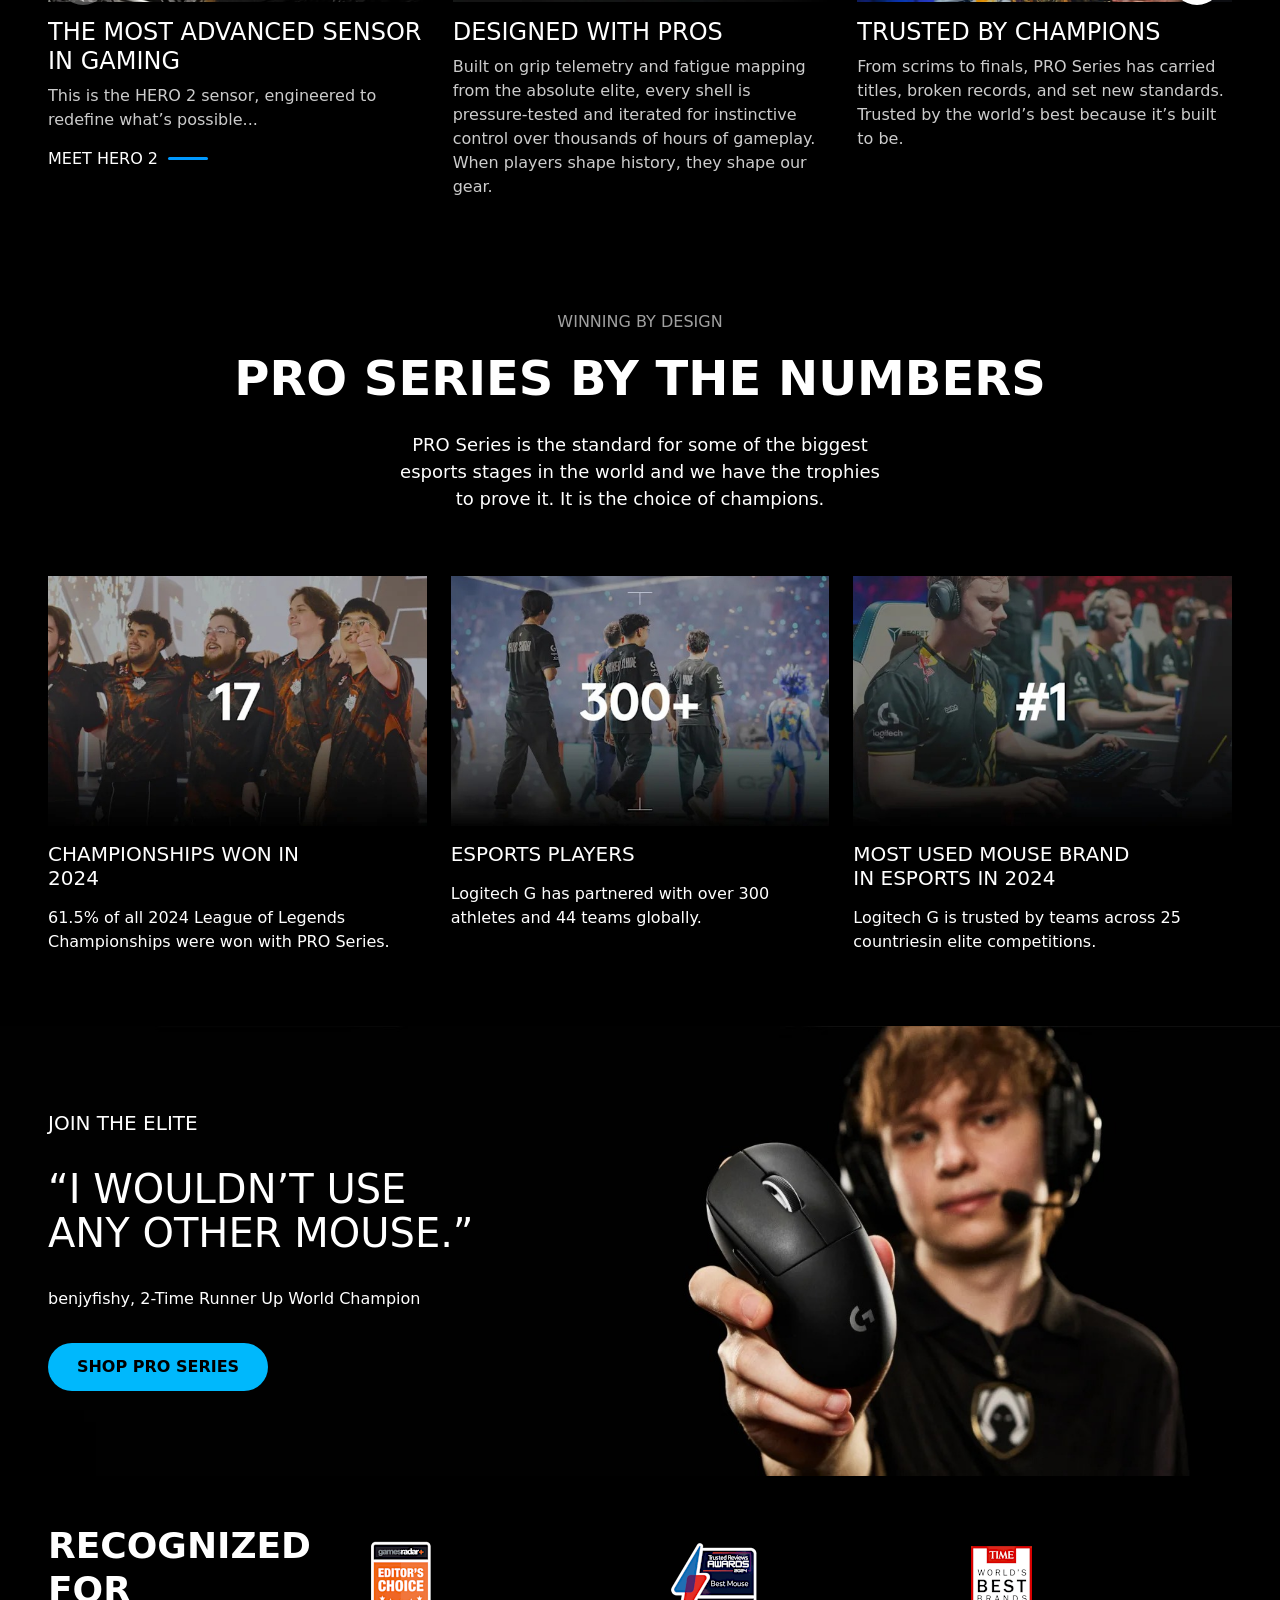
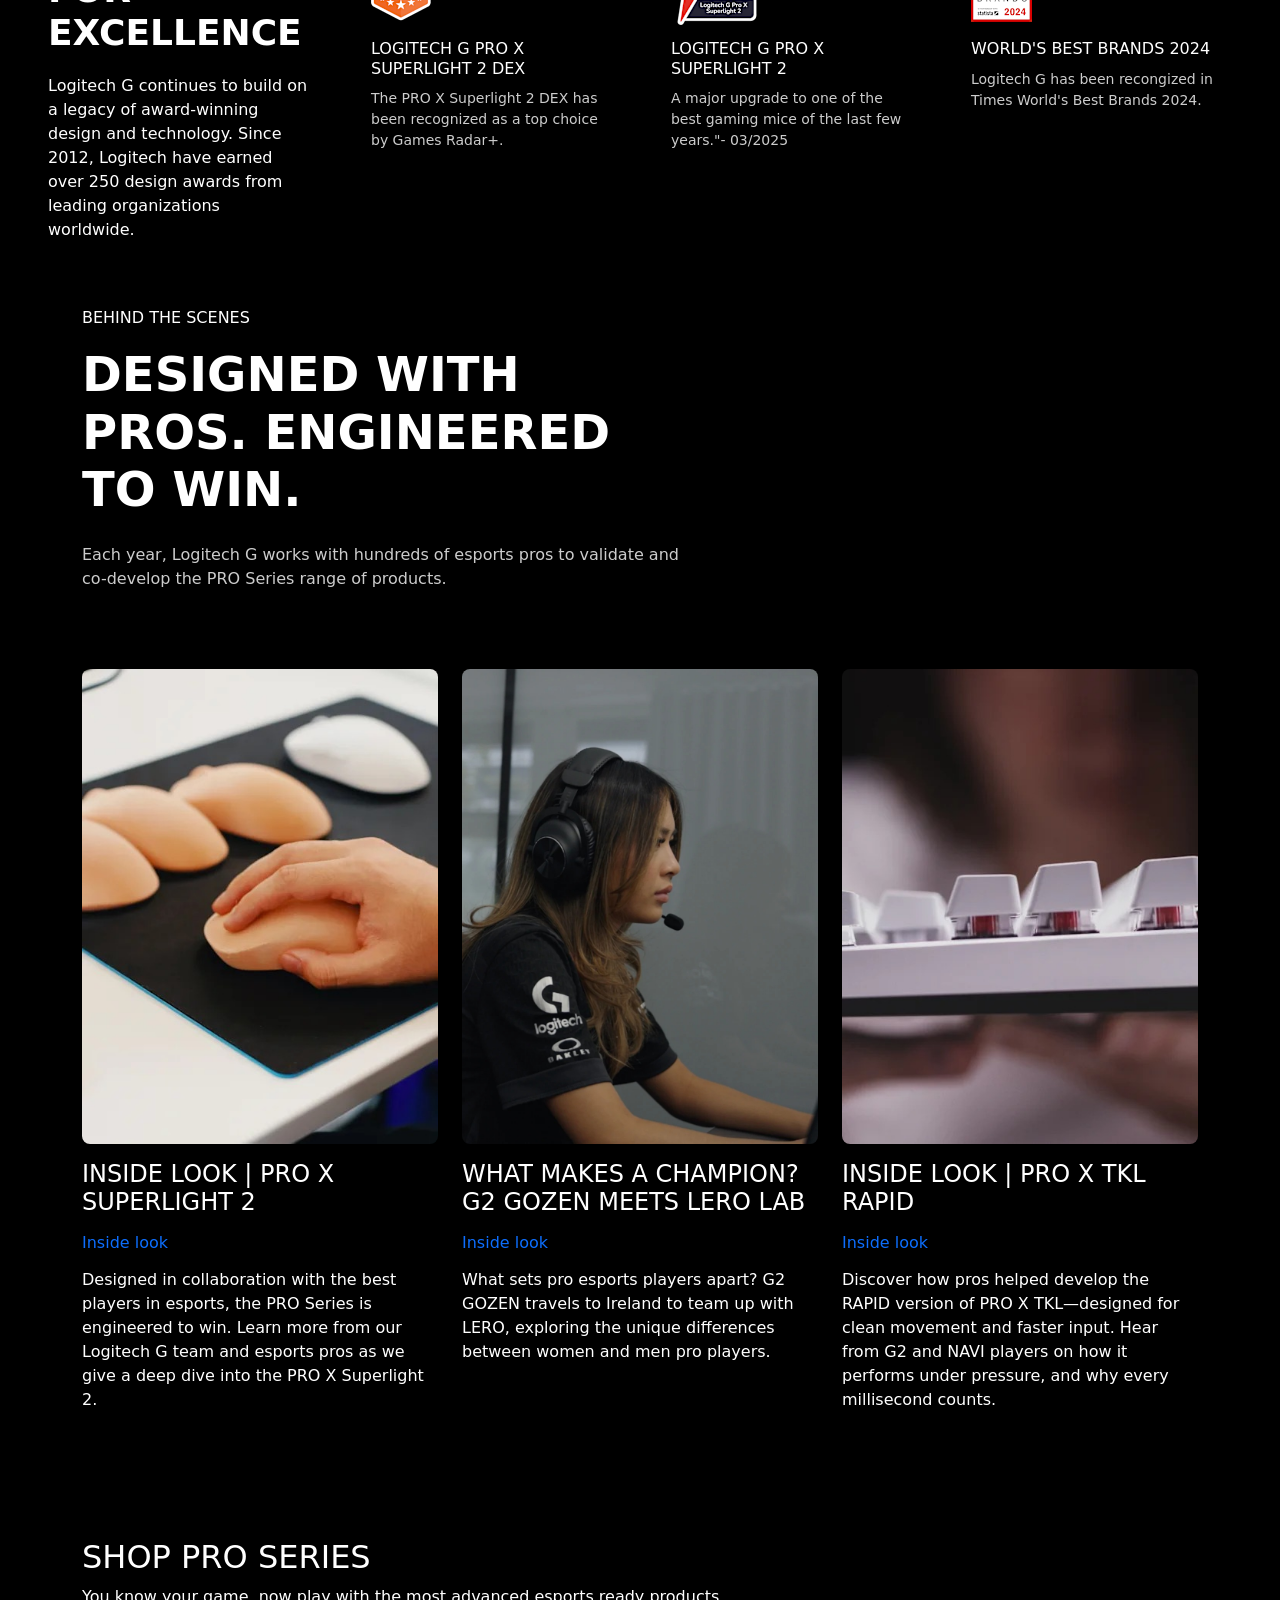
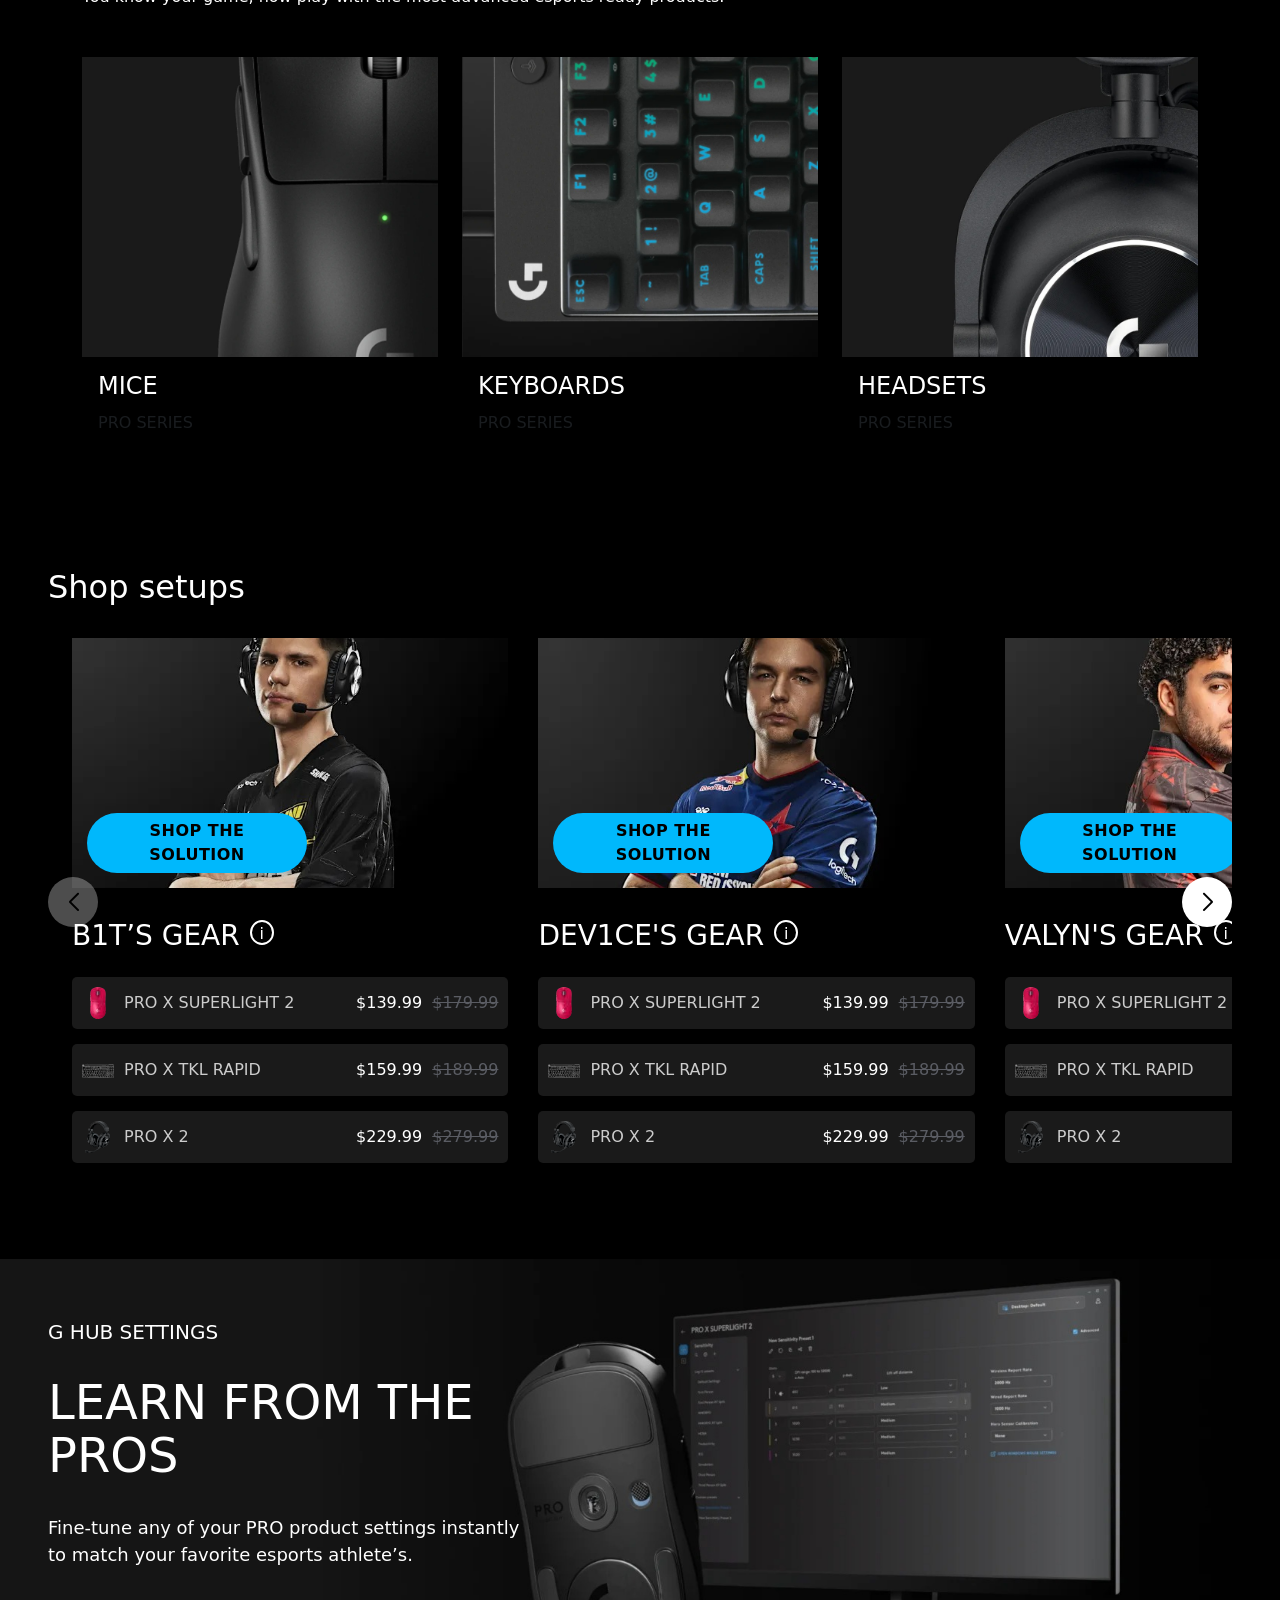
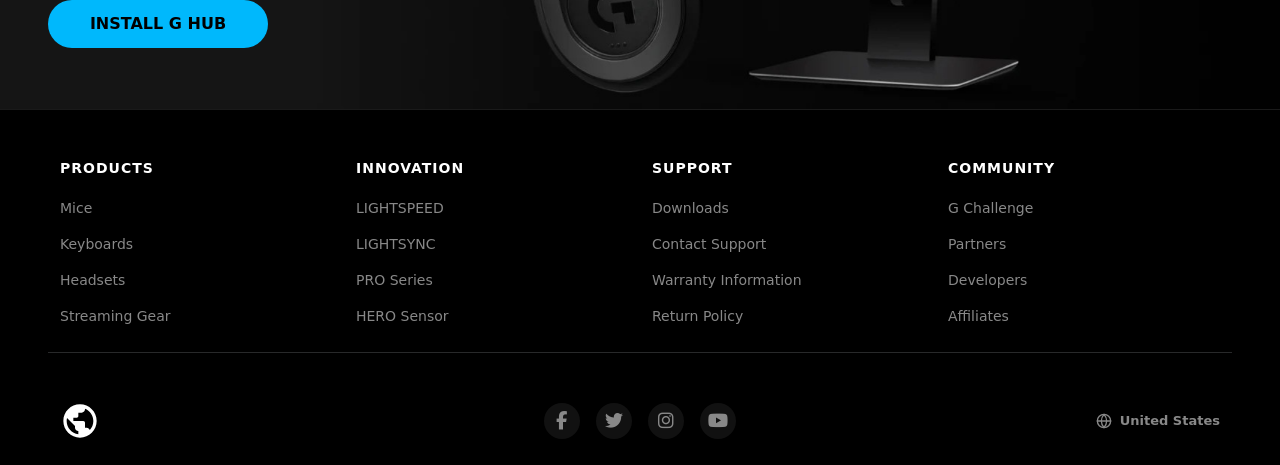
==== commit 183066f9: "Fix: Display empty cart message correctly" ====
--- a/CHAMPIONS.html
+++ b/CHAMPIONS.html
@@ -51,7 +51,7 @@
 <nav class="navbar navbar-expand-lg navbar-dark bg-black px-3 px-md-5 sticky-top">
   <div class="container-fluid p-0 d-flex align-items-center justify-content-between">
     
-    <a class="navbar-brand me-2 me-lg-4 d-flex align-items-center" href="indx.html">
+    <a class="navbar-brand me-2 me-lg-4 d-flex align-items-center" href="index.html">
       <svg width="3.76em" height="1.2em" viewBox="0 0 109 29" class="text-[31px] text-blue" style="color: rgb(0, 153, 255) !important;">
         <defs>
           <path id="logi-unique-id" fill="#fff" d="M1 1h112v28H1z"></path>
@@ -72,9 +72,8 @@
       
       <ul class="navbar-nav mb-2 mb-lg-0 gap-lg-4 mx-auto ps-2 ps-lg-0">
         <li class="nav-item"><a class="nav-link text-white fw-bold" href="shop.html">SHOP</a></li>
-        <li class="nav-item"><a class="nav-link text-white fw-bold" href="">DISCOVER</a></li>
-        <li class="nav-item"><a class="nav-link text-white fw-bold" href="">SOFTWARE</a></li>
-        <li class="nav-item"><a class="nav-link text-white fw-bold" href="">DEALS</a></li>
+        <li class="nav-item"><a class="nav-link text-white fw-bold" href="faq.html">FAQ</a></li>
+        <li class="nav-item"><a class="nav-link text-white fw-bold" href="Deals.html">DEALS</a></li>
       </ul>
 
       <div class="myimg d-flex align-items-center gap-3 mt-3 mt-lg-0 ps-2 ps-lg-0">
@@ -291,9 +290,9 @@
       <div class="col-6 col-md-3">
         <ul>
           <li><p>PRODUCTS</p></li>
-          <li><a href="">Mice</a></li>
-          <li><a href="">Keyboards</a></li>
-          <li><a href="">Headsets</a></li>
+          <li><a href="mice.html">Mice</a></li>
+          <li><a href="Keyboards.html">Keyboards</a></li>
+          <li><a href="HEADSETS.html">Headsets</a></li>
           <li><a href="">Streaming Gear</a></li>
         </ul>
       </div>
--- a/css/CHAMPIONS.css
+++ b/css/CHAMPIONS.css
@@ -443,7 +443,7 @@
     color: white;
     background-size: cover;
     background-position: center; 
-    background-image: url(/img2/test/imgi_42_pro-series-lp-join-elite-banner-desktop.jpg);
+    background-image: url("../img2/test/imgi_42_pro-series-lp-join-elite-banner-desktop.jpg");
     padding-left: 20px; 
 }
 
@@ -903,7 +903,7 @@
     background-size: cover; 
     background-position: center center; /* تضمن توسيط الصورة دائماً */
     background-repeat: no-repeat;
-    background-image: url(/img2/test/imgi_43_pro-series-lp-hub-settings-banner-desktop.jpg);
+    background-image: url("../img2/test/imgi_43_pro-series-lp-hub-settings-banner-desktop.jpg");
 }
 
 .sec-10 .bac-img h1 {
